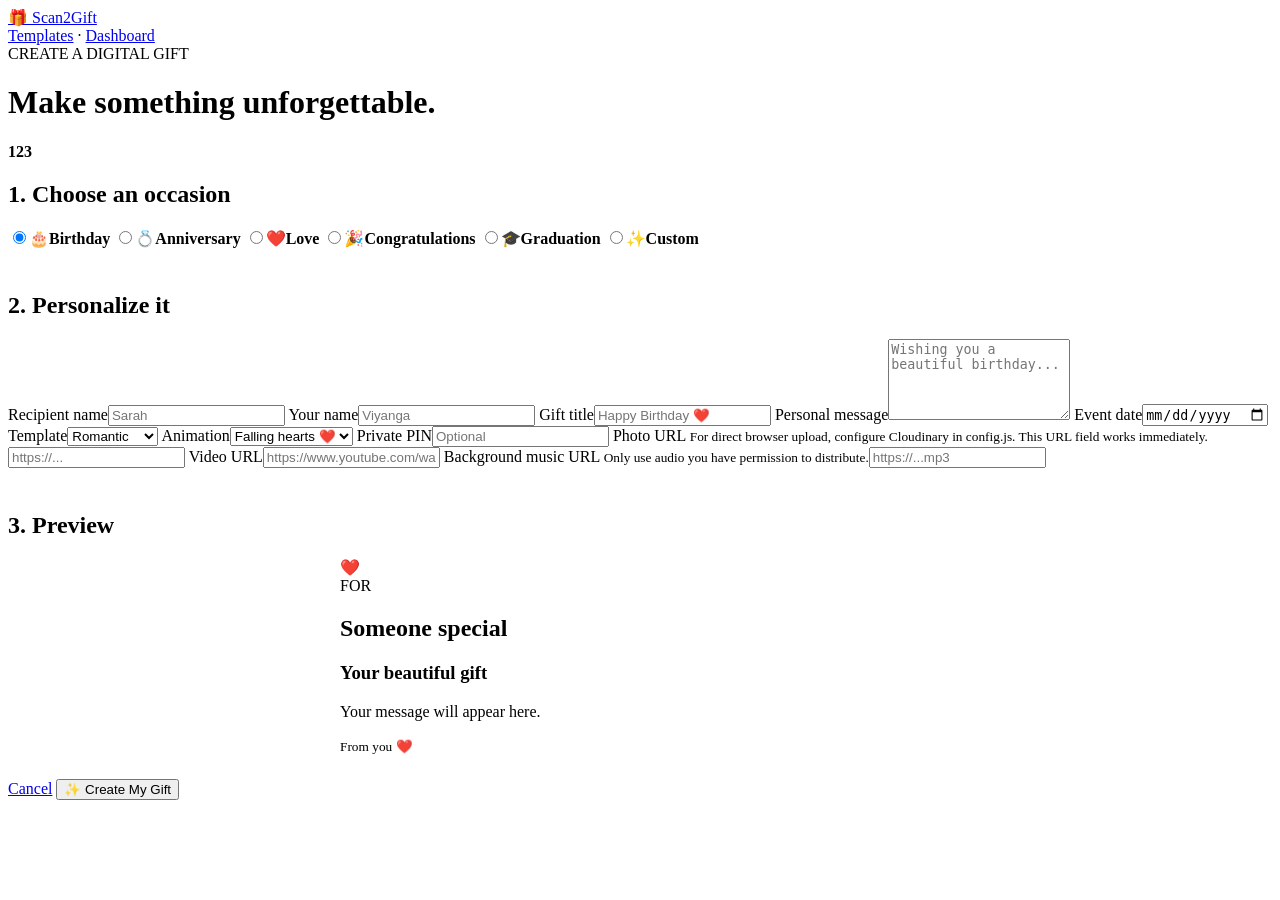
==== create.html @ 93067362 "Add files via upload" ====
<!doctype html>
<html lang="en">
<head>
<link rel="preconnect" href="https://fonts.googleapis.com">
<link href="https://fonts.googleapis.com/css2?family=Nunito:wght@400;600;700;800;900&family=Patrick+Hand&display=swap" rel="stylesheet">
<meta charset="utf-8">
<meta name="viewport" content="width=device-width,initial-scale=1">
<title>Create Gift — Scan2Gift</title>
<link rel="stylesheet" href="assets/css/style.css">
<style>
  /* Fix layout overlapping and sticky behavior */
  #giftForm.builder {
    display: flex !important;
    flex-direction: column !important;
    gap: 24px !important;
  }
  
  /* Force preview panel to stay at the bottom and scroll normally with the page */
  #giftForm > .preview-panel {
    position: relative !important;
    top: auto !important;
    bottom: auto !important;
    left: auto !important;
    right: auto !important;
    transform: none !important;
    grid-column: unset !important;
    width: 100% !important;
    margin-top: 0 !important;
    z-index: 1 !important;
  }

  .live-preview {
    max-width: 600px;
    margin: 0 auto;
    width: 100%;
  }
</style>
</head>
<body>
<header class="nav">
<a class="brand" href="index.html">🎁 Scan2Gift</a>
<div><a href="templates.html">Templates</a> · <a href="dashboard.html">Dashboard</a></div>
</header>
<main class="builder-wrap">
<div class="builder-head">
<div><span class="eyebrow">CREATE A DIGITAL GIFT</span><h1>Make something unforgettable.</h1></div>
<div class="stepper"><b>1</b><span></span><b>2</b><span></span><b>3</b></div>
</div>
<form id="giftForm" class="builder">
<section class="panel">
<h2>1. Choose an occasion</h2>
<div class="choice-grid">
<label><input name="occasion" value="Birthday" type="radio" checked><span>🎂<b>Birthday</b></span></label>
<label><input name="occasion" value="Anniversary" type="radio"><span>💍<b>Anniversary</b></span></label>
<label><input name="occasion" value="Love" type="radio"><span>❤️<b>Love</b></span></label>
<label><input name="occasion" value="Congratulations" type="radio"><span>🎉<b>Congratulations</b></span></label>
<label><input name="occasion" value="Graduation" type="radio"><span>🎓<b>Graduation</b></span></label>
<label><input name="occasion" value="Custom" type="radio"><span>✨<b>Custom</b></span></label>
</div>
</section>

<section class="panel">
<h2>2. Personalize it</h2>
<div class="form-grid">
<label>Recipient name<input id="recipient" name="recipient" required placeholder="Sarah"></label>
<label>Your name<input id="sender" name="sender" required placeholder="Viyanga"></label>
<label class="full">Gift title<input id="title" name="title" required placeholder="Happy Birthday ❤️"></label>
<label class="full">Personal message<textarea id="message" name="message" rows="5" required placeholder="Wishing you a beautiful birthday..."></textarea></label>
<label>Event date<input name="event_date" type="date"></label>
<label>Template<select name="theme"><option value="romantic">Romantic</option><option value="birthday">Birthday</option><option value="elegant">Elegant</option><option value="minimal">Minimal</option><option value="celebration">Celebration</option></select></label>
<label>Animation<select name="animation"><option value="hearts">Falling hearts ❤️</option><option value="confetti">Confetti 🎉</option><option value="sparkles">Sparkles ✨</option><option value="balloons">Balloons 🎈</option><option value="none">None</option></select></label>
<label>Private PIN<input name="pin" inputmode="numeric" maxlength="8" placeholder="Optional"></label>
<label class="full">Photo URL <small>For direct browser upload, configure Cloudinary in config.js. This URL field works immediately.</small><input name="photo_url" type="url" placeholder="https://..."></label>
<label class="full">Video URL<input name="video_url" type="url" placeholder="https://www.youtube.com/watch?v=..."></label>
<label class="full">Background music URL <small>Only use audio you have permission to distribute.</small><input name="music_url" type="url" placeholder="https://...mp3"></label>
</div>
</section>

<section class="panel preview-panel">
<h2>3. Preview</h2>
<div id="livePreview" class="live-preview">
<div class="preview-photo">❤️</div>
<span class="eyebrow">FOR</span>
<h2 id="pvRecipient">Someone special</h2>
<h3 id="pvTitle">Your beautiful gift</h3>
<p id="pvMessage">Your message will appear here.</p>
<small id="pvFrom">From you ❤️</small>
</div>
</section>

<div class="form-actions">
<a class="btn btn-light" href="index.html">Cancel</a>
<button class="btn btn-primary" type="submit">✨ Create My Gift</button>
</div>
<div id="formStatus" class="status"></div>
</form>
</main>
<script src="assets/js/config.js"></script>
<script src="assets/js/app.js"></script>
<script src="assets/js/create.js"></script>
</body>
</html>
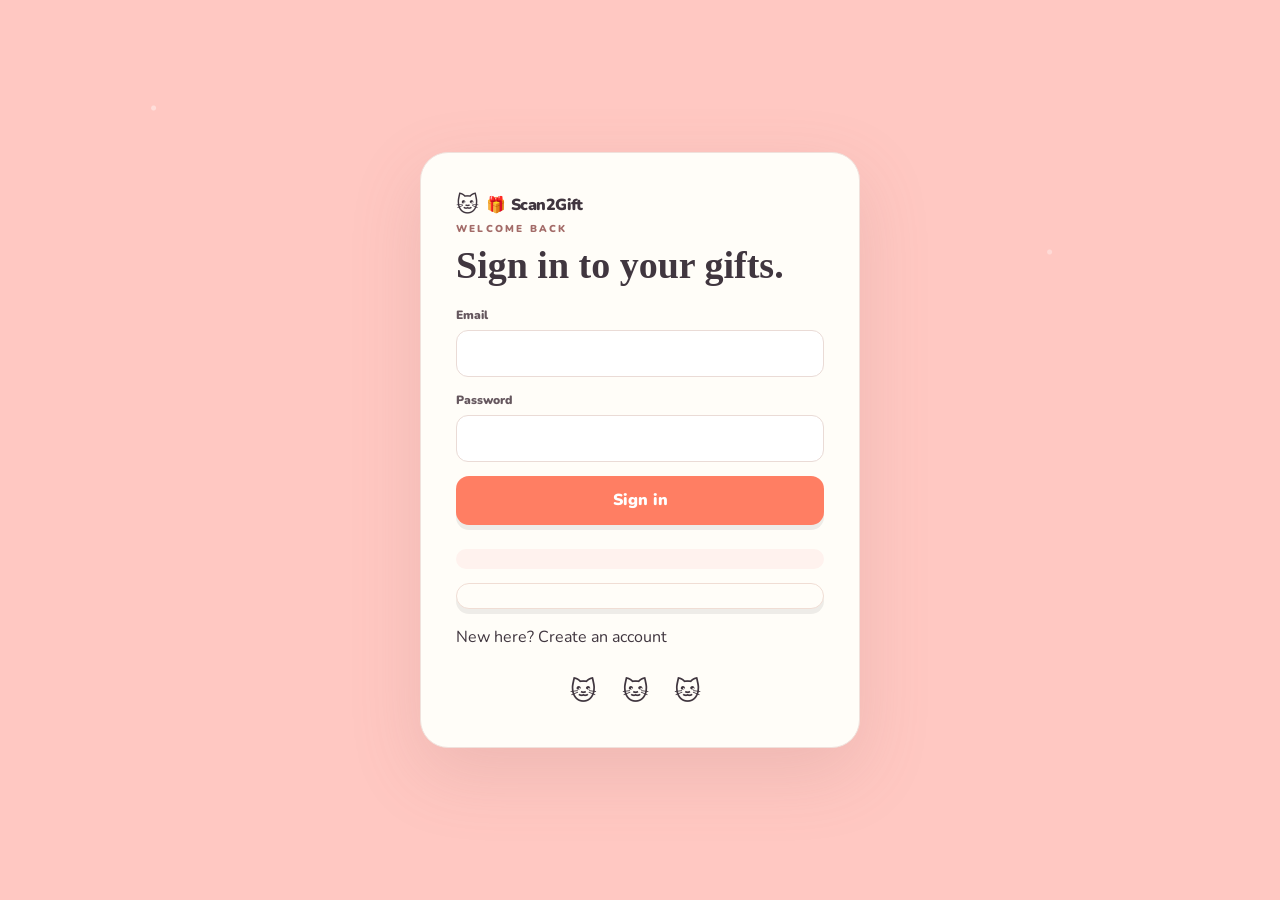
==== commit 4a7571a0: "Update create.html" ====
--- a/create.html
+++ b/create.html
@@ -63,7 +63,7 @@
 <h2>2. Personalize it</h2>
 <div class="form-grid">
 <label>Recipient name<input id="recipient" name="recipient" required placeholder="Sarah"></label>
-<label>Your name<input id="sender" name="sender" required placeholder="Viyanga"></label>
+<label>Your name<input id="sender" name="sender" required placeholder="James"></label>
 <label class="full">Gift title<input id="title" name="title" required placeholder="Happy Birthday ❤️"></label>
 <label class="full">Personal message<textarea id="message" name="message" rows="5" required placeholder="Wishing you a beautiful birthday..."></textarea></label>
 <label>Event date<input name="event_date" type="date"></label>
@@ -99,4 +99,4 @@
 <script src="assets/js/app.js"></script>
 <script src="assets/js/create.js"></script>
 </body>
-</html>+</html>
--- a/assets/css/style.css
+++ b/assets/css/style.css
@@ -0,0 +1,2 @@
+*{box-sizing:border-box}html{scroll-behavior:smooth}body{margin:0;font-family:"Nunito",system-ui,sans-serif;color:#40363f;background:#ffc8c2;background-image:radial-gradient(circle at 12% 12%,#fff6 0 2px,transparent 3px),radial-gradient(circle at 82% 28%,#fff5 0 2px,transparent 3px);line-height:1.55}a{color:inherit;text-decoration:none}button,input,textarea,select{font:inherit}.cat-theme{min-height:100vh}.brand{font-weight:900;letter-spacing:-.03em;color:#40363f;display:inline-flex;align-items:center;gap:8px}.brand:before{content:"🐱";font-size:22px}.nav{width:min(1120px,calc(100% - 32px));margin:18px auto 0;background:#fffdf8;border:1px solid #f3e9e1;min-height:62px;padding:12px 22px;border-radius:20px;display:flex;align-items:center;justify-content:space-between;gap:20px;box-shadow:0 10px 30px #9d676622}.nav>div{display:flex;align-items:center;gap:18px;font-size:12px;font-weight:800}.nav a:not(.brand):hover{color:#ed765e}.btn{border:0;border-radius:13px;padding:12px 22px;font-weight:900;cursor:pointer;display:inline-flex;justify-content:center;align-items:center;gap:7px;transition:.2s;box-shadow:0 5px 0 #0001}.btn:hover{transform:translateY(-2px)}.btn-primary{background:#ff7e63;color:white}.btn-light{background:#fffdf8;border:1px solid #f0ddd4;color:#51444b}.btn-sm{padding:8px 13px;font-size:12px}.eyebrow{font-size:10px;font-weight:900;letter-spacing:.22em;color:#a36b68;display:block;margin-bottom:8px}.muted{color:#8d7f84}.hero{width:min(1120px,calc(100% - 32px));margin:28px auto 0;background:#fffdf8;border:1px solid #f3e9e1;min-height:570px;border-radius:2px;position:relative;overflow:hidden;padding:74px 40px 0;text-align:center;box-shadow:0 25px 70px #a565602b}.hero:before,.hero:after{content:"";position:absolute;border-radius:50%;background:#ffe3dc;opacity:.8}.hero:before{width:270px;height:270px;left:-130px;top:90px}.hero:after{width:230px;height:230px;right:-100px;top:30px}.hero h1{font-family:Georgia,serif;font-size:52px;line-height:1.05;letter-spacing:-.05em;margin:12px auto 14px;max-width:700px}.hero p{max-width:610px;margin:0 auto 24px;color:#6f6268;font-size:16px}.hero-actions{display:flex;justify-content:center;gap:10px;position:relative;z-index:2}.hero-cats{position:absolute;bottom:-3px;left:50%;transform:translateX(-50%);width:min(900px,100%);height:auto}.heart-float{position:absolute;color:#f28c9b;font-size:25px;animation:float 4s ease-in-out infinite}.h1{left:24%;top:190px}.h2{right:23%;top:150px;animation-delay:1s}.section{width:min(1120px,calc(100% - 32px));margin:26px auto;padding:55px 28px;background:#fffdf8;border-radius:24px}.section-head{text-align:center;margin-bottom:25px}.section-head h2,.dashboard h1,.builder-head h1{font-family:Georgia,serif;font-size:42px;line-height:1.1;margin:0 0 8px}.cards,.template-grid{display:grid;grid-template-columns:repeat(3,1fr);gap:15px}.cute-card,.template-grid>a{background:#fff;border:1px solid #f1e2dc;border-radius:20px;padding:22px;box-shadow:0 8px 25px #8e656015;transition:.2s}.cute-card:hover,.template-grid>a:hover{transform:translateY(-4px);box-shadow:0 18px 35px #8e656022}.cute-icon{width:55px;height:55px;border-radius:18px;background:#fff0ec;display:grid;place-items:center;font-size:27px;margin-bottom:12px}.cute-card h3{margin:0 0 5px}.cute-card p{margin:0;color:#87797e;font-size:13px}.template-grid .tpl{height:165px;border-radius:15px;display:grid;place-items:center;font-size:62px;margin-bottom:10px}.tpl.birthday{background:#fff0c8}.tpl.romantic{background:#ffe3ed}.tpl.elegant{background:#f4eee3}.tpl.celebration{background:#e2f6ff}.tpl.minimal{background:#f5f2ef}.tpl.love{background:#ffe6e0}.template-grid b,.template-grid span{display:block}.template-grid span{color:#887b80;font-size:12px}.footer{width:min(1120px,calc(100% - 32px));margin:0 auto 22px;background:#fffdf8;padding:22px;border-radius:18px;text-align:center;color:#8a7b80;font-size:12px}.auth-page{min-height:100vh;display:grid;place-items:center;padding:25px}.auth-card{width:min(440px,100%);background:#fffdf8;border:1px solid #f0e1dc;border-radius:28px;padding:35px;box-shadow:0 25px 70px #9d67662c;position:relative;overflow:hidden}.auth-card:after{content:"🐱  🐱  🐱";display:block;text-align:center;font-size:26px;margin-top:22px;letter-spacing:9px}.auth-card h1{font-family:Georgia,serif;font-size:38px;line-height:1.05;margin:8px 0 20px}.auth-card form{display:grid;gap:14px}.auth-card label,.form-grid label{font-size:12px;font-weight:900;color:#65575e;display:grid;gap:6px}.auth-card input,.form-grid input,.form-grid textarea,.form-grid select,.pin-card input{width:100%;border:1px solid #eadbd6;background:#fff;padding:13px 14px;border-radius:12px;outline:none}.auth-card input:focus,.form-grid input:focus,.form-grid textarea:focus,.form-grid select:focus{border-color:#ff9a85;box-shadow:0 0 0 4px #ff9a851c}.status{margin-top:10px;padding:10px 13px;border-radius:12px;font-size:12px;color:#806d74;background:#fff2ee}.status.error{background:#ffe4e2;color:#b13e3e}.dashboard,.builder-wrap{width:min(1100px,calc(100% - 32px));margin:28px auto}.dash-head,.builder-head{background:#fffdf8;padding:30px;border-radius:22px;border:1px solid #f1e1dc;display:flex;justify-content:space-between;align-items:center;gap:20px}.dash-links{display:flex;align-items:center;gap:10px;flex-wrap:wrap}.stats{display:grid;grid-template-columns:repeat(4,1fr);gap:14px;margin:15px 0}.stats>div{background:#fffdf8;border:1px solid #f0e2dc;border-radius:18px;padding:20px}.stats b{font-size:30px;display:block}.stats span{font-size:12px;color:#88797f}.panel{background:#fffdf8;border:1px solid #f0e2dc;border-radius:22px;padding:25px;margin-top:15px}.panel h2{margin-top:0;font-family:Georgia,serif}.gift-row{display:grid;grid-template-columns:45px 1fr auto auto;align-items:center;gap:12px;padding:14px 0;border-bottom:1px solid #f2e7e3}.gift-row span{display:block;font-size:12px;color:#887b80}.row-icon{width:42px;height:42px;background:#fff0eb;border-radius:14px;display:grid;place-items:center}.builder{margin-top:15px;display:grid;gap:15px}.choice-grid{display:grid;grid-template-columns:repeat(3,1fr);gap:10px}.choice-grid label{cursor:pointer}.choice-grid input{position:absolute;opacity:0}.choice-grid span{background:#fff;border:1px solid #f0e1dc;border-radius:16px;padding:18px;display:flex;flex-direction:column;gap:5px;font-size:25px}.choice-grid input:checked+span{border-color:#ff8b73;background:#fff1ed;box-shadow:0 0 0 3px #ff8b731c}.choice-grid b{font-size:12px}.form-grid{display:grid;grid-template-columns:1fr 1fr;gap:14px}.form-grid .full{grid-column:1/-1}.form-actions{display:flex;gap:10px;justify-content:flex-end;align-items:center}.preview-panel{position:sticky;bottom:10px}.live-preview{max-width:560px;margin:auto;background:#fff;border-radius:24px;padding:28px;text-align:center;border:1px solid #f1dfda}.preview-photo{width:120px;height:120px;border-radius:35px;margin:0 auto 15px;background:#ffe5df;display:grid;place-items:center;font-size:55px}.live-preview h2,.live-preview h3{font-family:Georgia,serif}.success,.gift-body{min-height:100vh;display:grid;place-items:center;padding:20px}.success-card,.gift-page,.pin-card{width:min(720px,100%);background:#fffdf8;border-radius:28px;padding:40px;text-align:center;border:1px solid #f0dfda;box-shadow:0 30px 90px #8f5e5826}.qr{max-width:260px;margin:20px auto;display:block}.gift-body{background:#ffc8c2}.gift-page{position:relative;overflow:hidden}.gift-page h1,.gift-page h2{font-family:Georgia,serif}.gift-photo{width:min(430px,100%);height:290px;margin:20px auto;border-radius:25px;background:#ffe7e0;overflow:hidden;display:grid;place-items:center;font-size:90px}.gift-photo img{width:100%;height:100%;object-fit:cover}.message{font-family:"Patrick Hand",cursive;font-size:28px;line-height:1.25;margin:25px auto;max-width:600px}.from{font-weight:900}.video-link{display:inline-flex;margin:15px auto;padding:12px 18px;background:#ff7e63;color:white;border-radius:12px;font-weight:900}.gift-footer{margin-top:35px;font-size:11px;color:#a09095}.pin-card .lock{font-size:50px}.pin-card input{max-width:280px;margin:10px auto}.print-page{background:#ffc8c2;min-height:100vh;padding:30px}.print-card{width:760px;max-width:100%;margin:auto;background:#fffdf8;min-height:520px;padding:55px;text-align:center;border-radius:24px;box-shadow:0 20px 70px #8d5c5528}.print-card h1{font-family:Georgia,serif;font-size:48px}.print-card img{width:250px;display:block;margin:25px auto}.print-actions{display:flex;justify-content:center;gap:10px;margin:20px}.scan-line{display:flex;justify-content:space-between;padding:13px 0;border-bottom:1px solid #f0e5e1;font-size:12px}.table-wrap{overflow:auto}@keyframes float{50%{transform:translateY(-10px) rotate(5deg)}}@media(max-width:750px){.hero{padding:55px 20px 0;min-height:500px}.hero h1{font-size:38px}.nav{padding:11px 15px}.nav>div a:not(.btn){display:none}.cards,.template-grid,.choice-grid,.stats{grid-template-columns:1fr 1fr}.form-grid{grid-template-columns:1fr}.form-grid .full{grid-column:auto}.dash-head,.builder-head{align-items:flex-start;flex-direction:column}.gift-row{grid-template-columns:42px 1fr auto}.gift-row .btn-light{display:none}.section-head h2,.dashboard h1,.builder-head h1{font-size:34px}}@media(max-width:480px){.cards,.template-grid,.choice-grid,.stats{grid-template-columns:1fr}.hero h1{font-size:32px}.hero-cats{width:115%}.auth-card,.panel,.dash-head{padding:22px}.gift-page,.success-card,.pin-card{padding:25px 18px}.message{font-size:24px}}
+@media print{.print-page{background:#fff;padding:0}.print-card{box-shadow:none;border:0;width:100%;min-height:auto}.print-actions{display:none}}
